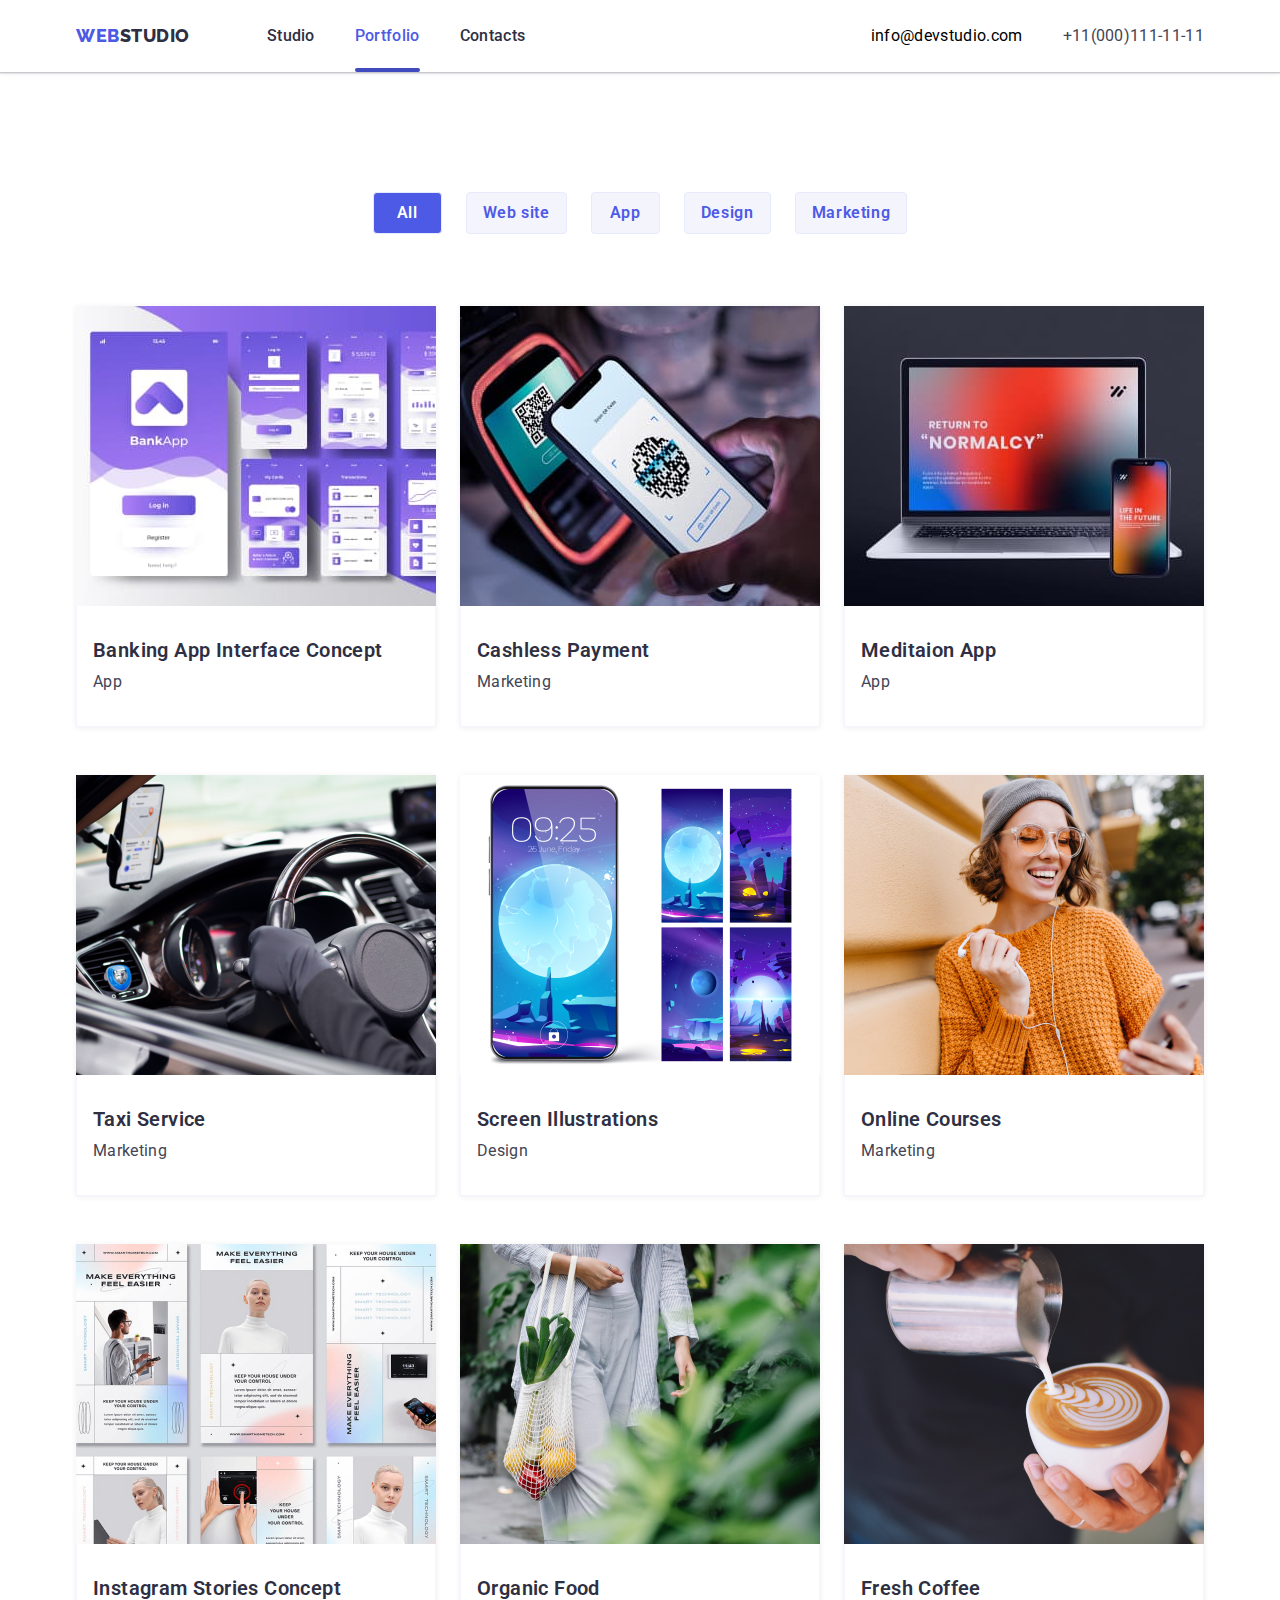
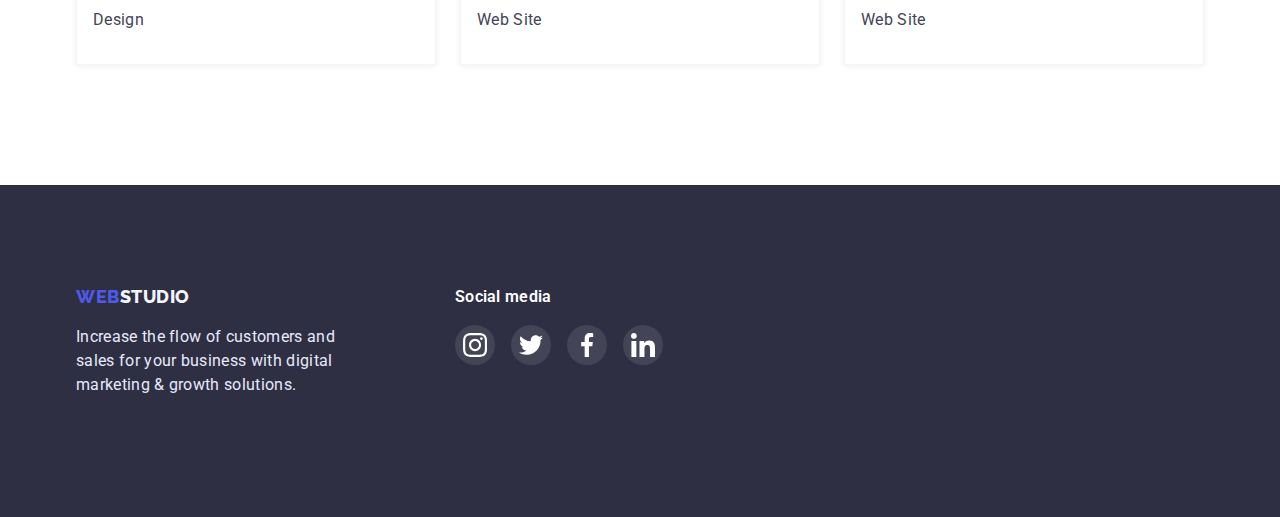
==== portfolio.html @ afdedde6 "1" ====
<!DOCTYPE html>
<html lang="en">

<head>
    <meta charset="UTF-8">
    <meta http-equiv="X-UA-Compatible" content="IE=edge">
    <meta name="viewport" content="width=device-width, initial-scale=1.0">
    <title>Portfolio</title>
    <link rel="preconnect" href="https://fonts.googleapis.com">
    <link rel="preconnect" href="https://fonts.gstatic.com" crossorigin>
    <link href="https://fonts.googleapis.com/css2?family=Raleway:wght@700&family=Roboto:wght@400;500;700;900&display=swap"
        rel="stylesheet">
        <link rel="stylesheet" href="https://cdn.jsdelivr.net/npm/modern-normalize@1.1.0/modern-normalize.min.css">
    <link rel="stylesheet" href="./style/style.css">
</head>

<body>
    <!-- Header -->
    <header class="page-header">
        <div class="container page-header-container">
            <a class="logo link" href="">Web <span class="logo-part">Studio</span> </a>
            <nav class="navigation">
                <ul class="menu">
                    <li class="menu-item list"> <a class="menu-link link" href="./index.html">Studio</a></li>
                    <li class="menu-item list"> <a class="menu-link link active" href="./portfolio.html">Portfolio</a></li>
                    <li class="menu-item list"> <a class="menu-link link" href="">Contacts</a></li>
                </ul>
            </nav>

            <ul class="info list">
                <li class="info-item" >
                    <a class="mail link" href="mailto:info@devstudio.com">info@devstudio.com</a>
                </li>
                <li class="info-item">
                    <a class="phone link" href="tel:+11(000)111-11-11">+11(000)111-11-11</a>
                </li>
            </ul>
        </div>
    </header>

    <main>

        <!-- Jobs -->
        <section class="jobs section">
            <div class="container">
                <ul class="menu-buttons list" >
                    <li class="menu-buttons-item" ><button class="btn-list-all" type="button">All</button></li>
                    <li class="menu-buttons-item" ><button class="btn-list" type="button">Web site</button></li>
                    <li class="menu-buttons-item" ><button class="btn-list" type="button">App</button></li>
                    <li class="menu-buttons-item" ><button class="btn-list" type="button">Design</button></li>
                    <li class="menu-buttons-item" ><button class="btn-list" type="button">Marketing</button></li>
                </ul>
                
                <ul class="jobs-list list" >
                        <li class="jobs-list-item" >
                            <a class="jobs-link link" href="">
                                <div class="jobs-link-overlay">
                                    <img src="./image/Portfolio/Photo_1.jpg" alt="Banking"> 
                                    <p class="overlay">14 Stylish and User-Friendly App Design Concepts · Task Manager App · Calorie Tracker App · Exotic Fruit Ecommerce App · Cloud Storage App</p>
                                </div>
                               
                                <div class="jobs-title">
                                    <h3 class="title" >Banking App Interface Concept</h3>
                                    <p class="text" >App</p>
                                </div>
                            </a>
                        </li>
                   
                    
                        <li class="jobs-list-item">
                            <a class="jobs-link link" href="">
                                <div class="jobs-link-overlay">
                                    <img src="./image/Portfolio/Photo_2.jpg" alt="Marketing">
                                    <p class="overlay">14 Stylish and User-Friendly App Design Concepts · Task Manager App · Calorie Tracker App · Exotic Fruit Ecommerce App · Cloud Storage App</p>
                                </div>
                                    
                                <div class="jobs-title">
                                    <h3 class="title" >Cashless Payment</h3>
                                    <p class="text" >Marketing</p>
                                </div>
                            </a>
                        </li>
                   
            
                        <li class="jobs-list-item">
                            <a class="jobs-link link" href="">
                                <div class="jobs-link-overlay">
                                    <img src="./image/Portfolio/Photo_3.jpg" alt="Meditaion">
                                    <p class="overlay">14 Stylish and User-Friendly App Design Concepts · Task Manager App · Calorie Tracker App · Exotic Fruit Ecommerce App · Cloud Storage App</p>
                                </div>
                                
                                <div class="jobs-title">
                                    <h3 class="title" >Meditaion App</h3>
                                    <p class="text" >App</p>
                                </div>
                            </a>
                        </li>
                   
                    
                    
                        <li class="jobs-list-item">
                            <a class="jobs-link link" href="">
                                <div class="jobs-link-overlay">
                                    <img src="./image/Portfolio/Photo_4.jpg" alt="Meditaion">
                                    <p class="overlay">14 Stylish and User-Friendly App Design Concepts · Task Manager App · Calorie Tracker App · Exotic Fruit Ecommerce App · Cloud Storage App</p>
                                </div>
                                <div class="jobs-title">
                                    <h3 class="title" >Taxi Service</h3>
                                    <p class="text" >Marketing</p>
                                </div>  
                            </a>
                        </li>
                    

                        <li class="jobs-list-item">
                            <a class="jobs-link link" href="">
                                <div class="jobs-link-overlay">
                                    <img src="./image/Portfolio/Photo_5.jpg" alt="Meditaion">
                                    <p class="overlay">14 Stylish and User-Friendly App Design Concepts · Task Manager App · Calorie Tracker App · Exotic Fruit Ecommerce App · Cloud Storage App</p>
                                </div>
                                <div class="jobs-title">
                                        <h3 class="title" >Screen Illustrations</h3>
                                        <p class="text" >Design</p>
                                </div>
                            </a>
                        </li>
                                       
                    
                        <li class="jobs-list-item">
                            <a class="jobs-link link" href="">
                                <div class="jobs-link-overlay">
                                    <img src="./image/Portfolio/Photo_6.jpg" alt="Meditaion">
                                    <p class="overlay">14 Stylish and User-Friendly App Design Concepts · Task Manager App · Calorie Tracker App · Exotic Fruit Ecommerce App · Cloud Storage App</p>
                                </div>
                                <div class="jobs-title">
                                    <h3 class="title" >Online Courses</h3>
                                    <p class="text" >Marketing</p>
                                </div>
                            </a>
                        </li>
                    

                        <li class="jobs-list-item">
                            <a class="jobs-link link" href="">
                                <div class="jobs-link-overlay">
                                    <img src="./image/Portfolio/Photo_7.jpg" alt="Meditaion">
                                    <p class="overlay">14 Stylish and User-Friendly App Design Concepts · Task Manager App · Calorie Tracker App · Exotic Fruit Ecommerce App · Cloud Storage App</p>
                                </div>
                                <div class="jobs-title">
                                    <h3 class="title" >Instagram Stories Concept</h3>
                                    <p class="text" >Design</p>
                                </div>
                            </a>
                        </li>  
            
                    
                        <li class="jobs-list-item">
                            <a class="jobs-link link" href="">
                                <div class="jobs-link-overlay">
                                    <img src="./image/Portfolio/Photo_8.jpg" alt="Meditaion">
                                    <p class="overlay">14 Stylish and User-Friendly App Design Concepts · Task Manager App · Calorie Tracker App · Exotic Fruit Ecommerce App · Cloud Storage App</p>
                                </div>
                                <div class="jobs-title">
                                    <h3 class="title" >Organic Food</h3>
                                    <p class="text" >Web Site</p>
                                </div>
                            </a>
                        </li>
                    
                
                        <li class="jobs-list-item">
                            <a class="jobs-link link" href="">
                                <div class="jobs-link-overlay">
                                    <img src="./image/Portfolio/Photo_9.jpg" alt="Meditaion">
                                    <p class="overlay">14 Stylish and User-Friendly App Design Concepts · Task Manager App · Calorie Tracker App · Exotic Fruit Ecommerce App · Cloud Storage App</p>
                                </div>
                                <div class="jobs-title">
                                    <h3 class="title" >Fresh Coffee</h3>
                                    <p class="text" >Web Site</p>
                                </div>
                            </a>
                    
                        </li>
                </ul>   
            </div>
        </section>    

    </main>
    <!-- Footer -->
    <footer class="footer section">
        <div class="container footer-page" >
            <div class="footer-page-text">
                <a class="logo-footer link" href="">Web<span class="logo-part-studio">Studio</span> </a>
                <p class="footer-text" >Increase the flow of customers and <br> sales for your business with digital <br> marketing & growth solutions.</p>
            </div>
            <div class="footer-page-list">
                <h3 class="footer-text-social">Social media</h3>
                <ul class="footer-list list" >
                    <li>
                        <a class="footer-link-svg" href="">
                            <svg class="team-item-svg" width="24" height="24">
                                <use href="./image/symbol-defs.svg#instagram"></use> 
                            </svg>
                        </a>
                    </li>
                    <li>
                        <a class="footer-link-svg" href="">
                            <svg class="team-item-svg" width="24" height="24">
                                <use href="./image/symbol-defs.svg#twitter"></use> 
                            </svg>
                        </a>
                    </li>
                    <li>
                        <a class="footer-link-svg" href="">
                            <svg class="team-item-svg" width="24" height="24">
                                <use href="./image/symbol-defs.svg#facebook"></use> 
                            </svg>
                        </a>
                    </li>
                    <li>
                        <a class="footer-link-svg" href="">
                            <svg class="team-item-svg" width="24" height="24">
                                <use href="./image/symbol-defs.svg#linkedin"></use> 
                            </svg>
                        </a>
                    </li>
                </ul>
            </div>
        </div> 
    </footer>
</body>
    
</html>
---- style/style.css ----
:root   {
    --accent-color:#4D5AE5;
    --primary-font: 'Roboto';
    --secondary-font: 'Raleway';
    --primary-text-color: #2E2F42;
    --secondary-text-color:#434455;
    --transition: 250ms cubic-bezier(0.4, 0, 0.2, 1);
}
body {
    font-family: 'Roboto', sans-serif;
    
}
h1,h2,h3,h4,p   {
   margin-top: 0;
   margin-bottom: 0;
}
ul,li{
    margin-top: 0;
    margin-bottom: 0;
    padding-left: 0;
}
img {
    display: block;
}
.list   {
    list-style: none;
}
.link   {
    text-decoration: none;
}
.container {
    width: 1158px;
    margin-left: auto;
    margin-right: auto;
    padding-left: 15px;
    padding-right: 15px;
}
.title {
    font-family:var(--primary-font);
    font-weight: 600;
    font-size: 20px;
    line-height: 24px;
    letter-spacing: 0.02em;
    color: var(--primary-text-color);
    margin-bottom: 8px;
}
.btn {
    transition: background-color var(--transition), color var(--transition);
    min-width: 170px;
    padding: 16px 32px;
    border-radius: 4px;
    border-color: var(--accent-color);
    color: #FFFFFF;
    background:var(--accent-color);
    cursor: pointer;
    font-family: var(--primary-font);
}
.btn:hover,
.btn:focus {
color: #FFFFFF;
background: #404BBF;
box-shadow: 0px 4px 4px rgba(0, 0, 0, 0.15);
border-radius: 4px;
}
.section {
    padding-top: 120px;
    padding-bottom: 120px;
}
/* __________Studio_________ */

/* =======HEADER======== */
.header {

}
.page-header {
    background-color: #FFFFFF;
    padding-top: 24px;
    padding-bottom: 24px;
    box-shadow: 0px 2px 1px rgba(46, 47, 66, 0.08), 0px 1px 1px rgba(46, 47, 66, 0.16), 0px 1px 6px rgba(46, 47, 66, 0.08);
}
.page-header-container {
    display: flex;
    align-items: center;
}
.logo {
    transition: color var(--transition);
    margin-right: 77px;
    font-family:var(--secondary-font);
    font-weight: 800;
    font-size: 18px;
    line-height: 1.33;
    display: flex;
    align-items: center;
    letter-spacing: 0.03em;
    text-transform: uppercase;
    color: var(--accent-color);
}
.logo:hover,
.logo:focus {
    color: #2E2F42;
}
.logo-part {
    transition: color var(--transition);
    font-family: var(--secondary-font);
    font-weight: 800;
    font-size: 18px;
    line-height: 1.33;
    display: flex;
    align-items: center;
    letter-spacing: 0.03em;
    text-transform: uppercase;
    color: var(--primary-text-color);
}
.logo-part:hover,
.logo-part:focus {
    color: var(--accent-color);
}
.navigation {
    display: flex;
    align-items: center;
}
.menu {
    display: flex;
    align-items: center;
}
.menu-item:not(:last-child) {
    margin-right: 40px;
}
.menu-item {
    
}
.menu-link {
    position: relative;
    transition: color var(--transition);
    font-family: var(--primary-font);
    font-weight: 500;
    font-size: 16px;
    line-height: 1.5;
    letter-spacing: 0.02em;
    color:var(--primary-text-color);
}
.menu-link:hover,
.menu-link:focus    {
    color: var(--accent-color);
}
.menu-link.active   {
    color: var(--accent-color);
}
.menu-link.active::after {
    content: '';
    position: absolute;
    display: block;
    top: 42px;
    width: 100%;
    height: 4px;
    background: #404BBF;
    border-radius: 2px;
}
.info {
    margin-left: auto;
    display: flex;
    align-items: center;
}
.info-item {
    
}
.mail {
    transition: color var(--transition);
    margin-right: 40px;
    font-family:var(--primary-font);
    font-weight: 400;
    font-size: 16px;
    line-height: 1.5;
    letter-spacing: 0.02em;
    color: var(--secondary-font);
}
.mail:hover,
.mail:focus{
    color: var(--accent-color);
}
.phone {
    transition: color var(--transition);
    font-family:var(--primary-font);
    font-weight: 400;
    font-size: 16px;
    line-height: 1.5;
    letter-spacing: 0.02em;
    color: var(--secondary-text-color);
 }
.phone:hover,
.phone:focus {
    color: var(--accent-color);
}
/* =======HEADER======== */

/* =========HERO=========== */


.hero {
    padding-top: 192px;
    padding-bottom: 192px;
    text-align: center;
    background: #2E2F42;
}
.hero-title {
    margin-left: auto;
    margin-right: auto;
    max-width: 500px;
    margin-bottom: 48px;
    font-family: var(--primary-font);
    font-weight: 600;
    font-size: 56px;
    line-height: 1.07;
    letter-spacing: 0.02em;
    color: #FFFFFF;
}
.hero-box {
    background-image: linear-gradient(to right, rgba(46, 47, 66, 0.7) , rgba(46, 47, 66, 0.7)),url(../image/people-office\ 1.jpg);
    background-size: cover;
    background-position: center;
    max-width: 1440px;
    height: 600px;
    margin-left: auto;
    margin-right: auto;
}
/* =========HERO=========== */

/* =========BENEFITS========= */

.benefits {
    background: #FFFFFF;
    padding-bottom: 0;
}
.icon {
    width: 264px;
    height: 112px;
    background: #F4F4FD;
    border-radius: 4px;
    padding: 24px 100px;
    margin-bottom: 8px;
}
.icon-items {
    width: 64px;
    height: 64px;
}
.text {
    font-family: 'Roboto';
    font-style: normal;
    font-weight: 400;
    font-size: 16px;
    line-height: 24px;
    letter-spacing: 0.02em;
    color: #434455;
}
.title-benefits {
    font-family: 'Roboto';
    font-style: normal;
    font-weight: 600;
    font-size: 20px;
    line-height: 24px;
    letter-spacing: 0.02em;
    color: #2E2F42;
    margin-bottom: 8px;
}
.benefits-list {
    display: flex;
    gap: 24px;
}

.benefits-item {

}
/* =========BENEFITS========= */

/* ==========SERVICES========== */
.services {
    background: #FFFFFF;
}
.services-title {
    margin-bottom: 72px;
    font-family: var(--primary-font);
    font-weight: 600;
    font-size: 36px;
    line-height: 1.11;
    text-align: center;
    letter-spacing: 0.02em;
    text-transform: capitalize;
    color: var(--primary-text-color);
}
.services-list {
    display: flex;
    justify-content: center;
    align-items: center;
    flex-basis: calc((100%-48px)/3);
}
.services-img:not(:last-child) {
    margin-right: 24px;
}
.services-img {
    border: 1px solid #E7E9FC;
}

/* ==========SERVICES========== */

/* ============TEAM============ */

.team {
    background: #F4F4FD;
}
.team-title {
    margin-bottom: 72px;
    font-family: var(--primary-font);
    font-weight: 600;
    font-size: 36px;
    line-height: 1.11;
    text-align: center;
    letter-spacing: 0.02em;
    text-transform: capitalize;
    color:var(--primary-text-color);
}
.team-link-svg {
    transition:background-color var(--transition);
    background: var(--accent-color);
    border-radius: 50%;
    display:flex;
    justify-content: center;
    align-items: center;
    width: 40px;
    height: 40px;
}
.team-link-svg:hover,
.team-link-svg:focus{
    background: #404BBF;
}
.team-item-svg  {
    fill: #FFFFFF;
}
.team-list-svg {
    display: flex;
    justify-content: center;
    align-items: center;
    gap: 24px;
    margin-top: 8px;
}
.team-list {
    display: flex;
    justify-content: center;
    flex-basis: calc((100%-48px)/4);
}
.team-item:not(:last-child) {
    margin-right: 24px;
}
.team-item {
   
}
.team-text {

}
.team-card {
    background-color: #FFFFFF;
    padding: 32px 16px;
    box-shadow: 0px 1px 6px rgba(46, 47, 66, 0.08), 0px 1px 1px rgba(46, 47, 66, 0.16), 0px 2px 1px rgba(46, 47, 66, 0.08);
    border-radius: 0px 0px 4px 4px;
    text-align: center;
}
.title-team {
    margin-bottom: 8px;
}
/* ============TEAM============ */

/* =========CUSTOMERS============== */
.customers-list {
    display: flex;
    gap: 24px;
    justify-content: center;
    align-items: center;
    margin-top: 72px;
}
.customers-link {
    transition: fill var(--transition),border var(--transition);
    display: flex;
    justify-content: center;
    align-items: center;
    width:100%;
    height:100%;
    fill: #8E8F99;
    border: 1px solid #8E8F99;
    border-radius: 4px;
}
.customers-link:hover,
.customers-link:focus {
    fill: var(--accent-color);
    border: 1px solid var(--accent-color);
    border-radius: 4px;
}
.customers-list-svg {
    width: 168px;
    height: 88px;
}
.customers-item-svg {
    width: 104px;
    height: 56px; 
}

/* =========CUSTOMERS============== */
    
/* ==========JOBS========== */

.list-buttons {
    background-color: #FFFFFF;
}
.btn-list-all {
    padding: 8px 16px;
    min-width: 69px;
    border: 1px solid #E7E9FC;
    border-radius: 4px;
    background: var(--accent-color);
    color: #FFFFFF;
    font-family: 'Roboto';
    font-style: normal;
    font-weight: 600;
    font-size: 16px;
    line-height: 24px;
    text-align: center;
    letter-spacing: 0.04em;
    cursor: pointer;
}
.menu-buttons-item:not(:last-child)  {
    margin-right: 24px;
}
.btn-list {
    transition: background-color var(--transition), color var(--transition),box-shadow var(--transition),border var(--transition);
    padding: 8px 16px;
    min-width: 69px;
    border: 1px solid #E7E9FC;
    border-radius: 4px;
    background: #F4F4FD;
    font-family: 'Roboto';
    font-style: normal;
    font-weight: 600;
    font-size: 16px;
    line-height: 24px;
    text-align: center;
    letter-spacing: 0.04em;
    color: var(--accent-color);
    cursor: pointer;
}
.btn-list:hover,
.btn-list:focus {
    background-color: var(--accent-color);
    color: #FFFFFF;
    box-shadow: 0px 1px 6px rgba(46, 47, 66, 0.08), 0px 1px 1px rgba(46, 47, 66, 0.16), 0px 2px 1px rgba(46, 47, 66, 0.08);
    border: 1px solid var(--accent-color);
}
.menu-buttons {
    display: flex;
    align-items: center;
    justify-content: center;
    margin-bottom: 72px;
}
.menu-buttons-item {

}
.jobs-link  {
    display: block;
}
.jobs-link:hover,
.jobs-link:focus{
    box-shadow: 0px 1px 6px rgba(46, 47, 66, 0.08), 0px 1px 1px rgba(46, 47, 66, 0.16), 0px 2px 1px rgba(46, 47, 66, 0.08);
}
.jobs-link-overlay {
    position: relative;
    overflow: hidden;
}
.overlay {
    position: absolute;
    transform: translate(0,100%);
    top: 0;
    left: 0;
    width: 100%;
    height: 100%;
    transition: transform 250ms cubic-bezier(0.4, 0, 0.2, 1);
    padding: 40px 32px 164px;
    font-family: 'Roboto';
    font-style: normal;
    font-weight: 400;
    font-size: 16px;
    line-height: 24px;
    letter-spacing: 0.02em;
    color: #F4F4FD;
    background: var(--accent-color);
}
.jobs-list-item:hover   .overlay   {
    transform: translate(0,0);
}
.jobs-link:focus    .overlay{
    transform: translate(0,0);
}
.jobs-list {
    display: flex;
    flex-wrap: wrap;
    align-items: center;
    column-gap: 24px;
    row-gap: 48px;
}
.jobs-list-item {
    box-shadow: 0px 1px 6px rgba(46, 47, 66, 0.08); 
}
.jobs-title {
    background-color: #FFFFFF;
    border: 0.5px solid #F4F4FD;
    border-top: transparent;
    padding-top: 32px;
    padding-bottom: 32px;
    padding-left: 16px;
}   

/* ==========JOBS========== */


/* ==============FOOTER=============== */

.footer {
    padding-top: 100px;
    background: #2E2F42;
}
.footer-page {
    display: flex;
    justify-content: ;
    align-items: flex-start;
}
.footer-page-text {
    margin-right: 120px;
}
.footer-list {
    display: flex;
    align-items: center;
    gap: 16px;
    margin-top: 16px;
}
.footer-link-svg {
    transition: background-color var(--transition);
    background: rgba(255, 255, 255, 0.1);
    border-radius: 50%;
    display:flex;
    justify-content: center;
    align-items: center;
    width: 40px;
    height: 40px;   
}
.footer-link-svg:hover,
.footer-link-svg:focus {
    background-color: #31D0AA;
}
.footer-text {
    color: #FFFFFF;
    font-family: 'Roboto';
    font-style: normal;
    font-weight: 400;
    font-size: 16px;
    line-height: 24px;
    letter-spacing: 0.02em;
    color: #E7E9FC;
}
.footer-text-social {
    font-family: 'Roboto';
    font-style: normal;
    font-weight: 600;
    font-size: 16px;
    line-height: 24px;
    letter-spacing: 0.02em;
    color: #FFFFFF;
}
.logo-footer {
    transition: color var(--transition);
    display: block;
    margin-bottom: 16px;
    font-family: var(--secondary-font);
    font-weight: 800;
    font-size: 18px;
    line-height: 1.33;
    letter-spacing: 0.03em;
    text-transform: uppercase;
    color: var(--accent-color);
}
.logo-footer:hover,
.logo-footer:focus {
    color: #F4F4FD;
}
.logo-part {
    font-family: var(--secondary-font);
    font-weight: 800;
    font-size: 18px;
    line-height: 1.33;
    letter-spacing: 0.03em;
    text-transform: uppercase;
    color: var(--primary-text-color);
}
.logo-part-studio {
    transition: color var(--transition);
    color: #F4F4FD;
    font-family: 'Raleway';
    font-style: normal;
    font-weight: 800;
    font-size: 18px;
    line-height: 21px;
    letter-spacing: 0.03em;
    text-transform: uppercase;
}

.logo-part-studio:hover,
.logo-part-studio:focus {
    color: var(--accent-color);
}
/* ==============FOOTER=============== */

/* ==============MODAL=============== */
.backdrop {
    position: fixed;
    z-index: 100;
    top: 0;
    left: 0;
    width: 100%;
    height: 100%;
    background: rgba(46, 47, 66, 0.4);
    transition: opacity var(--transition), visibility var(--transition);
}
.backdrop.is-hidden {
    opacity: 0;
    visibility: hidden;
    pointer-events: none;
}
.modal {
    position: absolute;
    top: 50%;
    left: 50%;
    transform: translate(-50%,-50%);
    width: 408px;
    height: 576px;
    background: #FCFCFC;
}
.modal-btn {
    transition: background-color var(--transition), fill var(--transition);
    position: absolute;
    top: 24px;
    right: 24px;
    display: flex;
    justify-content: center;
    align-items: center;
    width: 24px;
    height: 24px;
    padding: 0;
    background: #E7E9FC;
    border: 1px solid rgba(0, 0, 0, 0.1);
    border-radius: 50%;
    cursor: pointer;
}
.modal-close {
    transition: fill var(--transition);    
}
.modal-btn:hover,
.modal-btn:focus{
    background: #404BBF;
}
.modal-btn:hover .modal-close,
.modal-btn:focus .modal-close {
    fill:  #FFFFFF;
}
/* ==============MODAL=============== */
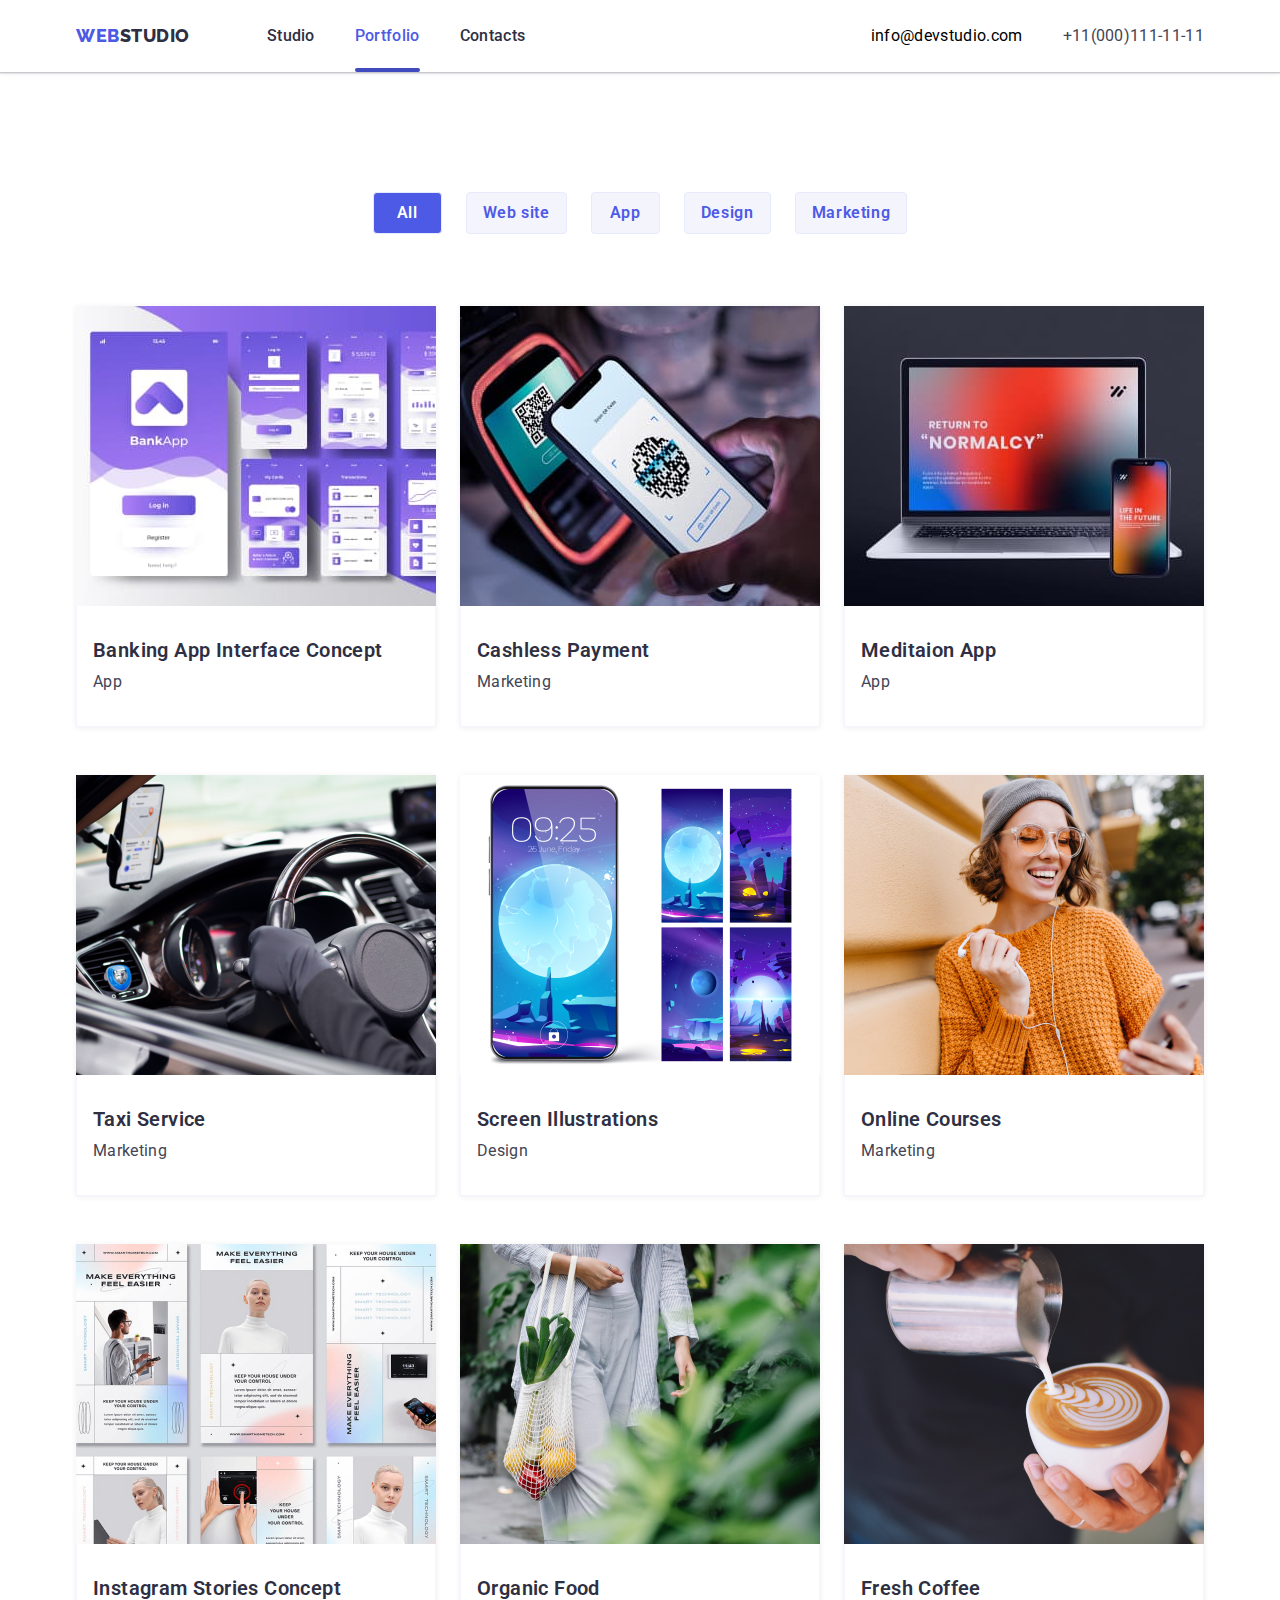
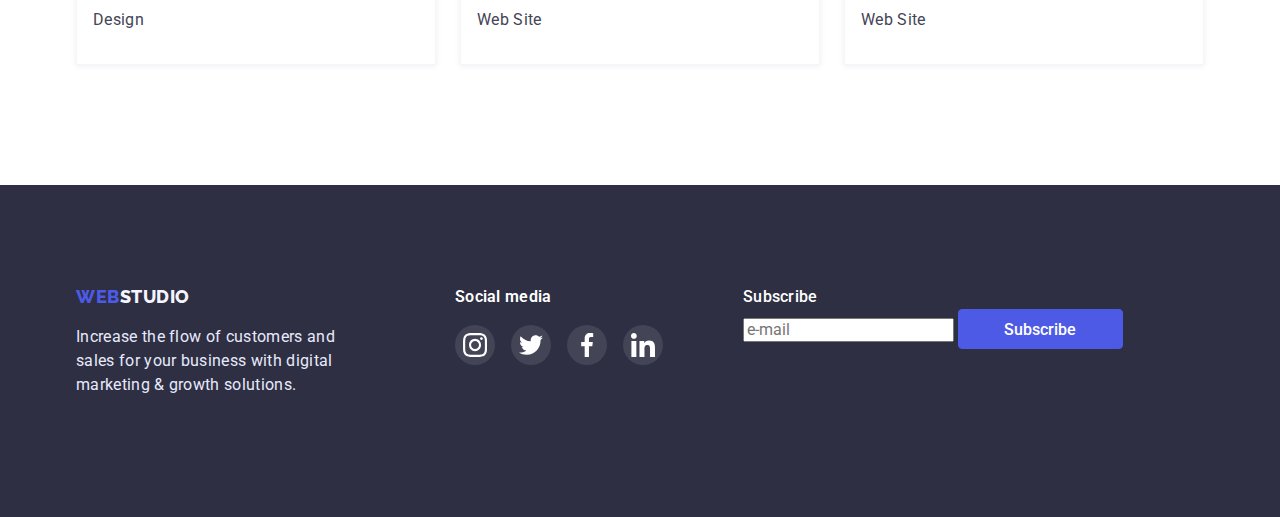
==== commit 60e84446: "2" ====
--- a/portfolio.html
+++ b/portfolio.html
@@ -226,7 +226,16 @@
                     </li>
                 </ul>
             </div>
-        </div> 
+            <div class="footer-form">
+                <h3 class="text-subscribe">Subscribe</h3>
+                <form class="form-subscribe" name="form_subscribe">
+                    <label for="">
+                        <input type="email" name="user_male" placeholder="e-mail">
+                    </label>
+                    <button class="subscribe-btn"  type="submit">Subscribe</button>
+                </form> 
+            </div> 
+        </div>
     </footer>
 </body>
     
--- a/style/style.css
+++ b/style/style.css
@@ -608,11 +608,41 @@
     letter-spacing: 0.03em;
     text-transform: uppercase;
 }
-
 .logo-part-studio:hover,
 .logo-part-studio:focus {
     color: var(--accent-color);
 }
+.footer-form    {
+    margin-left: 80px;
+}
+.text-subscribe {
+    font-family: 'Roboto';
+    font-style: normal;
+    font-weight: 500;
+    font-size: 16px;
+    line-height: 24px;
+    letter-spacing: 0.02em;
+    color: #FFFFFF;
+}
+.form-subscribe {
+   
+}
+    
+.subscribe-btn  {
+    padding: 8px 24px;
+    width: 165px;
+    height: 40px;
+    font-family: 'Roboto';
+    font-style: normal;
+    font-weight: 500;
+    font-size: 16px;
+    line-height: 24px;
+    background: #4D5AE5;
+    border-radius: 4px;
+    color: #FFFFFF;
+    border:1px solid #4D5AE5;
+} 
+
 /* ==============FOOTER=============== */
 
 /* ==============MODAL=============== */
@@ -632,6 +662,7 @@
     pointer-events: none;
 }
 .modal {
+    padding: 72px 24px 24px;
     position: absolute;
     top: 50%;
     left: 50%;
@@ -667,4 +698,87 @@
 .modal-btn:focus .modal-close {
     fill:  #FFFFFF;
 }
-/* ==============MODAL=============== */+/* ==============MODAL=============== */
+
+/* ==============MODAL FORM======== */
+.modal-list {
+    display: flex;
+    flex-direction: column; 
+}
+.modal-item-input {
+    width: 100%;
+    padding-left: 38px;
+    border: 1px solid rgba(33, 33, 33, 0.2);
+    border-radius: 4px;
+    transition: border-color var(--transition);
+}
+.modal-item-input:focus {
+    outline: none;
+   border-color: var(--accent-color);
+}
+.modal-item-input:focus+.modal-item-svg {
+    fill: var(--accent-color);
+}
+.modal-btn-send {
+    width: 169px;
+    height: 56px;
+   
+}
+.modal-item-text    {
+    display: block;
+    margin-bottom: 4px;
+    font-family: 'Roboto';
+    font-style: normal;
+    font-weight: 400;
+    font-size: 12px;
+    line-height: 16px;
+    letter-spacing: 0.04em;
+    color: #8E8F99;
+}
+.modal-item{
+    margin-bottom: 8px;
+}
+.modal-item-chek::before {
+    content:'' ;
+    display: block;
+    width: 16px;
+    height: 16px;
+    border: 1.25px solid #2E2F42;
+    border-radius: 2px;
+    cursor: pointer;
+}
+
+.modal-item-svg {
+    position: absolute;
+    top: 50%;
+    left: 16px;
+    transform: translate(0,-50%);
+    background:var(--accent-color);
+    transition: fill var(--transition)
+}
+.modal-item-box {
+    position: relative;
+}
+.modal-item-textarea    {
+    padding: 10px 15px;
+    resize: none;
+    width: 100%;
+    height: 120px;
+    border: 1px solid rgba(33, 33, 33, 0.2);
+    border-radius: 4px;
+    outline: none;
+    transition: border-color var(--transition);
+}
+.modal-item-textarea::placeholder   {
+    font-family: 'Roboto';
+    font-style: normal;
+    font-weight: 400;
+    font-size: 12px;
+    line-height: 16px;
+    letter-spacing: 0.04em;
+    color: rgba(117, 117, 117, 0.5);
+}
+
+.modal-item-textarea:focus    {
+    border-color: var(--accent-color);
+} 
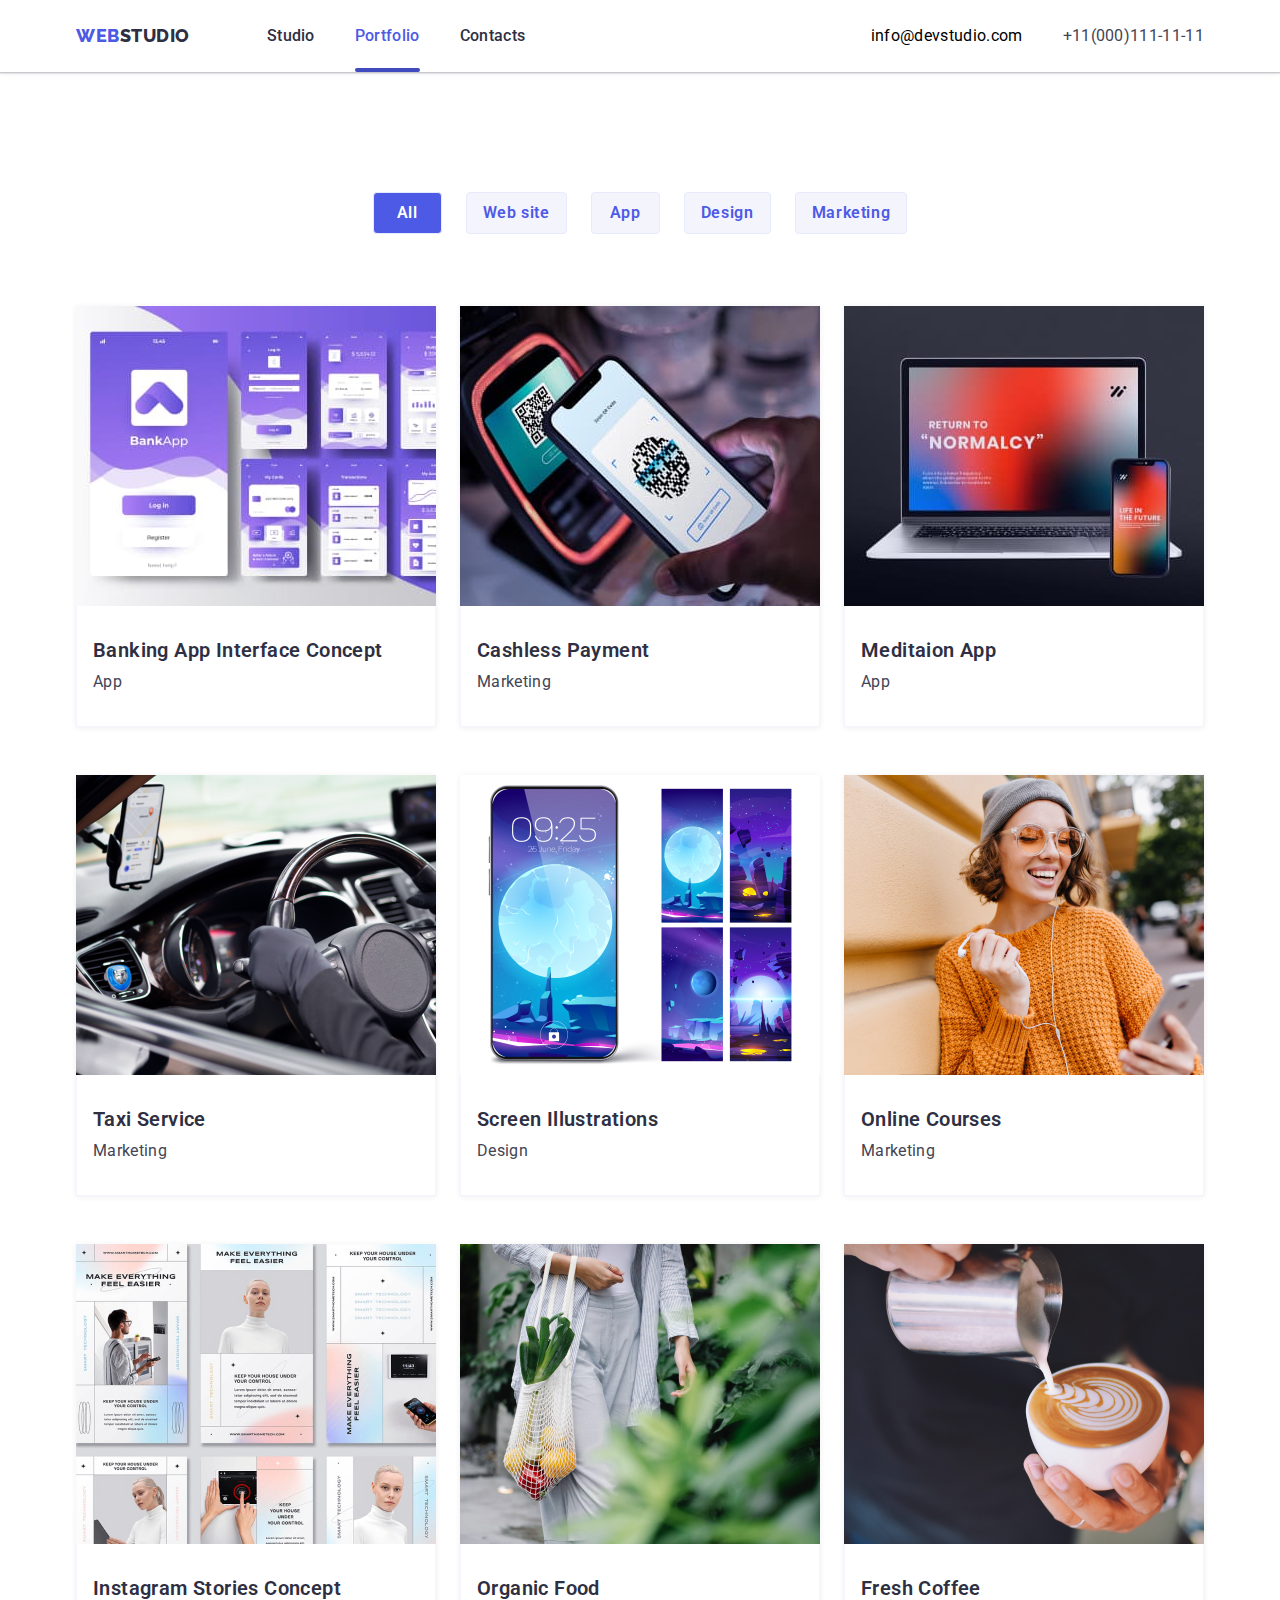
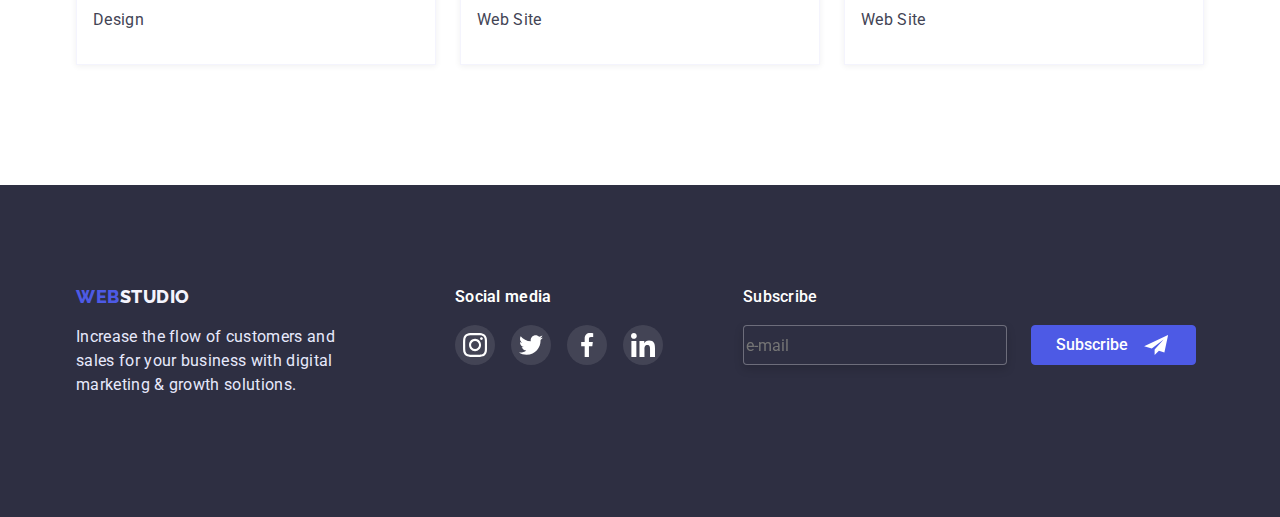
==== commit e5e20dae: "add" ====
--- a/portfolio.html
+++ b/portfolio.html
@@ -229,12 +229,17 @@
             <div class="footer-form">
                 <h3 class="text-subscribe">Subscribe</h3>
                 <form class="form-subscribe" name="form_subscribe">
-                    <label for="">
-                        <input type="email" name="user_male" placeholder="e-mail">
+                    <label class="form-subscribe-item" for="">
+                        <input class="form-subscribe-input" type="email" name="user_male" placeholder="e-mail">
                     </label>
-                    <button class="subscribe-btn"  type="submit">Subscribe</button>
+                        <button class="subscribe-btn"  type="submit">Subscribe
+                            <svg class="team-item-svg" width="24" height="20">
+                                <use href="./image/symbol-defs.svg#send"></use> 
+                            </svg>
+                        </button>
+                    </label>
                 </form> 
-            </div> 
+            </div>  
         </div>
     </footer>
 </body>
--- a/style/style.css
+++ b/style/style.css
@@ -615,8 +615,9 @@
 .footer-form    {
     margin-left: 80px;
 }
-.text-subscribe {
-    font-family: 'Roboto';
+.text-subscribe { 
+    margin-bottom: 16px;
+    font-family:var(--primary-font);
     font-style: normal;
     font-weight: 500;
     font-size: 16px;
@@ -625,10 +626,17 @@
     color: #FFFFFF;
 }
 .form-subscribe {
-   
+   display: flex;
+}
+.form-subscribe-item    {
+    margin-right: 24px;
 }
     
 .subscribe-btn  {
+    display: flex;
+    gap: 16px;
+    justify-items: center;
+    align-items: center;
     padding: 8px 24px;
     width: 165px;
     height: 40px;
@@ -641,7 +649,18 @@
     border-radius: 4px;
     color: #FFFFFF;
     border:1px solid #4D5AE5;
+    cursor: pointer;
+    color: #FFFFFF;
 } 
+.form-subscribe-input {
+    width: 264px;
+    height: 40px;
+    border: 1px solid rgba(255, 255, 255, 0.3);
+    filter: drop-shadow(0px 4px 4px rgba(0, 0, 0, 0.15));
+    border-radius: 4px;
+    background:#2E2F42;
+    color: #FFFFFF;
+}
 
 /* ==============FOOTER=============== */
 
@@ -701,11 +720,24 @@
 /* ==============MODAL=============== */
 
 /* ==============MODAL FORM======== */
+.form-text  {
+    font-family: var(--primary-font);
+    font-style: normal;
+    font-weight: 500;
+    font-size: 16px;
+    line-height: 24px;
+    text-align: center;
+    letter-spacing: 0.02em;
+    color: #2E2F42;
+    margin-bottom: 14px;
+}
+
 .modal-list {
     display: flex;
     flex-direction: column; 
 }
 .modal-item-input {
+    margin-bottom: 8px;
     width: 100%;
     padding-left: 38px;
     border: 1px solid rgba(33, 33, 33, 0.2);
@@ -714,20 +746,32 @@
 }
 .modal-item-input:focus {
     outline: none;
-   border-color: var(--accent-color);
+    border-color: var(--accent-color);
+    color: fill var(--accent-color);
 }
 .modal-item-input:focus+.modal-item-svg {
     fill: var(--accent-color);
 }
 .modal-btn-send {
+    color: #FFFFFF;
+    background: var(--accent-color);
+    box-shadow: 0px 4px 4px rgba(0, 0, 0, 0.15);
+    border-radius: 4px;
     width: 169px;
     height: 56px;
-   
+    align-self: center;
+    border-color: var(--accent-color);
+    cursor: pointer;
+    transition: background-color var(--transition);
+}
+.modal-btn-send:hover,
+.modal-btn-send:focus{
+    background: #404BBF;
 }
 .modal-item-text    {
     display: block;
     margin-bottom: 4px;
-    font-family: 'Roboto';
+    font-family:var(--primary-font);
     font-style: normal;
     font-weight: 400;
     font-size: 12px;
@@ -738,7 +782,7 @@
 .modal-item{
     margin-bottom: 8px;
 }
-.modal-item-chek::before {
+.modal-policy::before {
     content:'' ;
     display: block;
     width: 16px;
@@ -746,14 +790,24 @@
     border: 1.25px solid #2E2F42;
     border-radius: 2px;
     cursor: pointer;
-}
-
+    margin-right: 8px;
+    background-image: url(../image/chek.svg);
+    background-repeat: no-repeat;
+    background-position: center;
+    transition: background-color var(--transition),border-color var(--transition)
+}
+.modal-item-chek:checked + .modal-policy::before {
+    background-color: var(--accent-color);
+}
+.modal-item-chek:focus + .modal-policy::before {
+    background-color: #404BBF;
+    border: 1.25px solid #404BBF;
+}
 .modal-item-svg {
     position: absolute;
     top: 50%;
     left: 16px;
     transform: translate(0,-50%);
-    background:var(--accent-color);
     transition: fill var(--transition)
 }
 .modal-item-box {
@@ -768,17 +822,39 @@
     border-radius: 4px;
     outline: none;
     transition: border-color var(--transition);
+    margin-bottom: 13px;
 }
 .modal-item-textarea::placeholder   {
-    font-family: 'Roboto';
+    font-family:var(--primary-font);
     font-style: normal;
     font-weight: 400;
     font-size: 12px;
     line-height: 16px;
     letter-spacing: 0.04em;
     color: rgba(117, 117, 117, 0.5);
+    transition: border-color var(--transition);
 }
 
 .modal-item-textarea:focus    {
     border-color: var(--accent-color);
 } 
+.modal-policy   {
+    margin-bottom: 24px;
+    display: flex;
+    font-family:var(--primary-font);
+    font-style: normal;
+    font-weight: 400;
+    font-size: 12px;
+    line-height: 16px;
+    letter-spacing: 0.04em;
+    color: #757575;
+}
+.modal-item-chek {
+    width: 16px;
+    height: 16px;
+    left: 20px;
+    top: 20px;
+    border: 1.25px solid #2E2F42;
+    border-radius: 2px;
+}
+
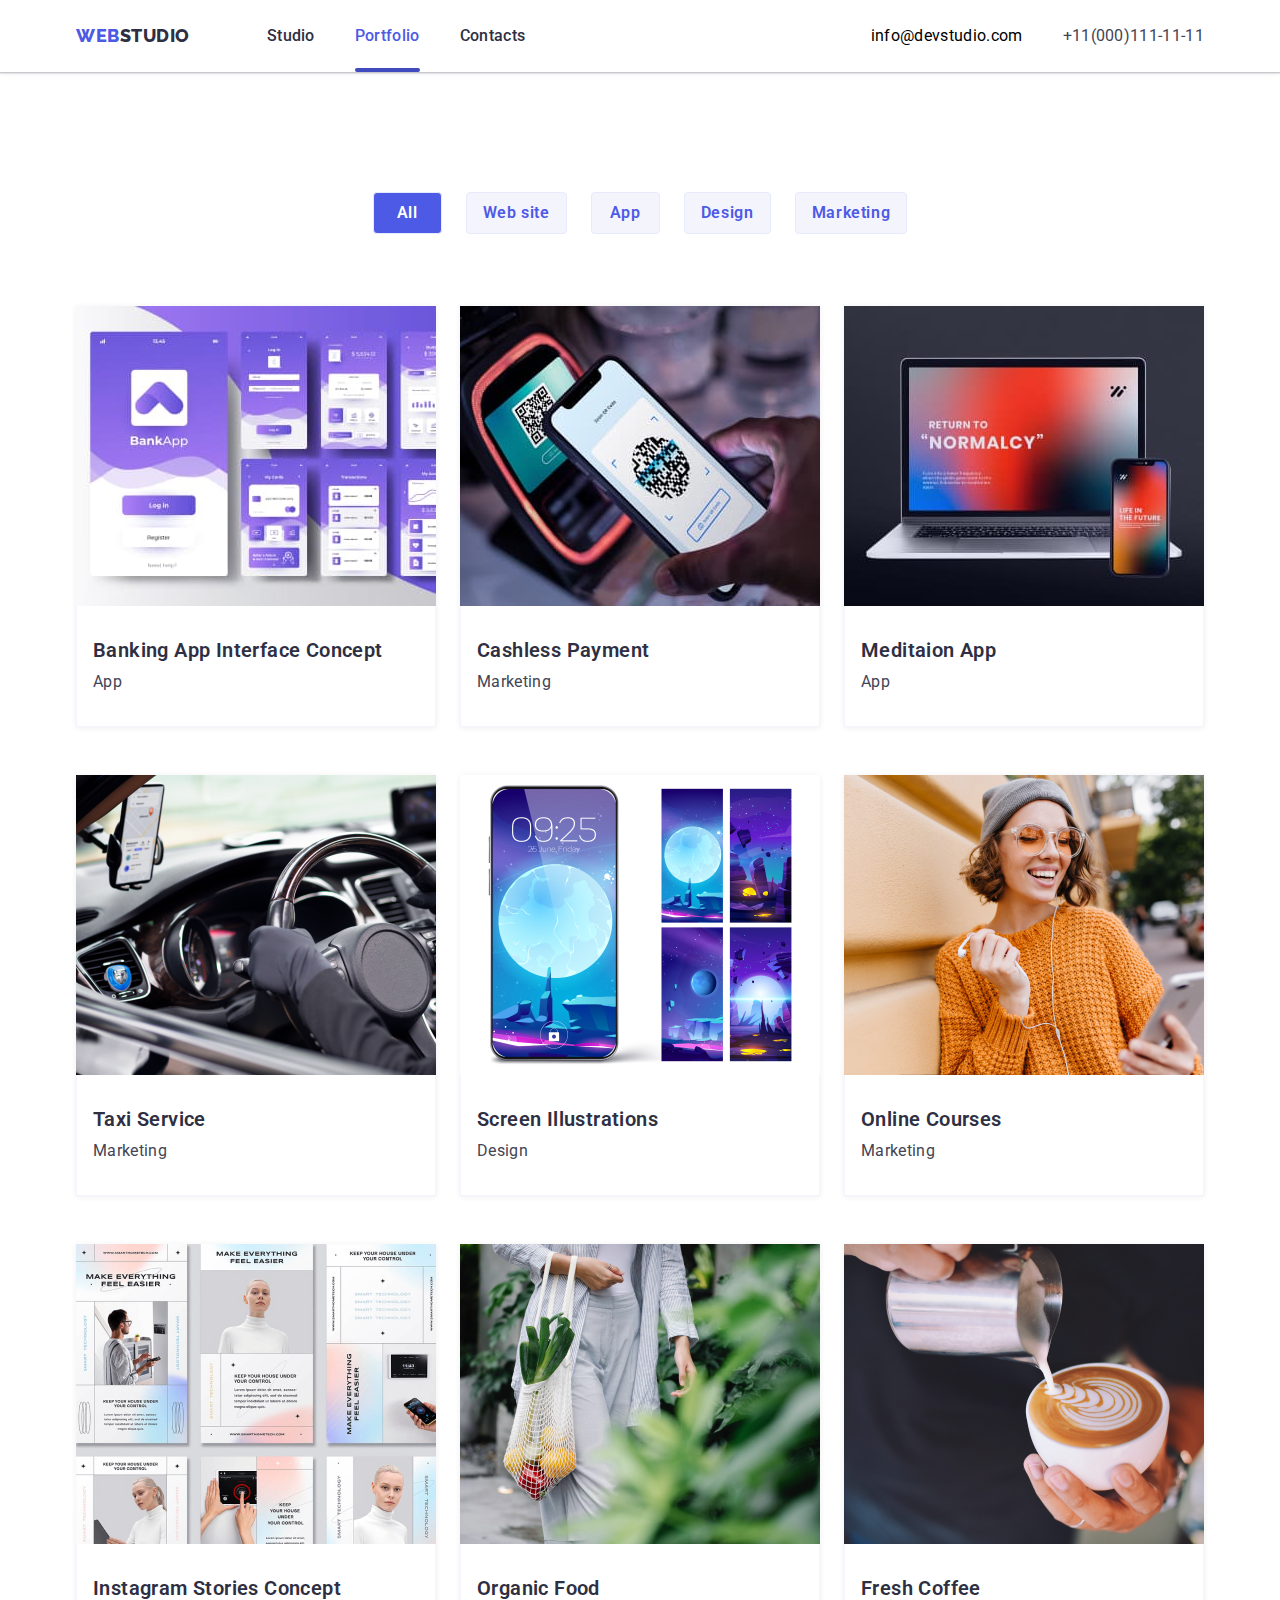
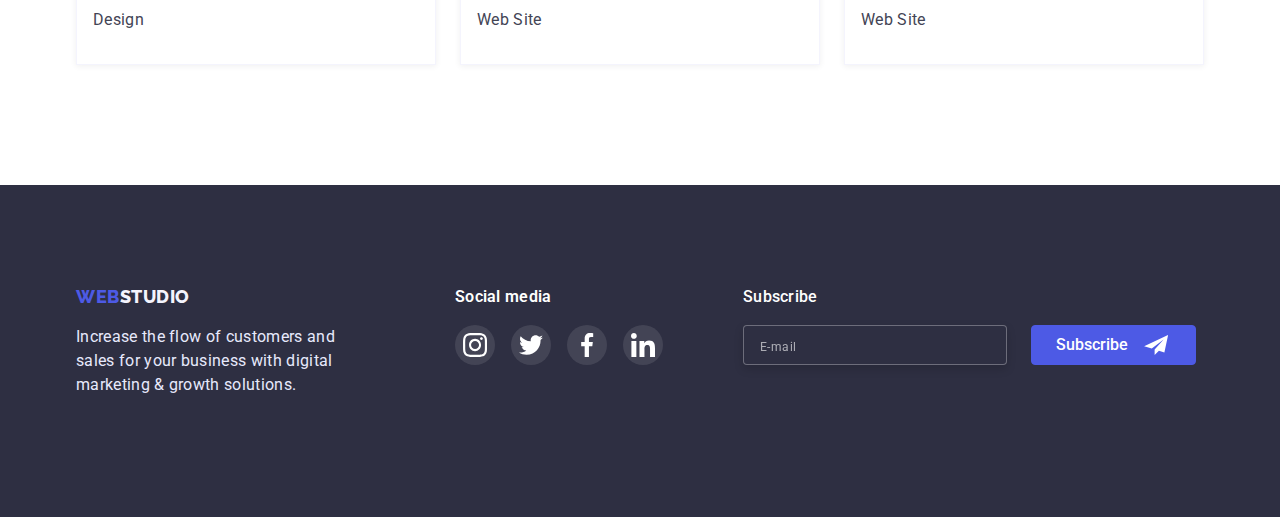
==== commit 79fcfa76: "111" ====
--- a/portfolio.html
+++ b/portfolio.html
@@ -230,7 +230,7 @@
                 <h3 class="text-subscribe">Subscribe</h3>
                 <form class="form-subscribe" name="form_subscribe">
                     <label class="form-subscribe-item" for="">
-                        <input class="form-subscribe-input" type="email" name="user_male" placeholder="e-mail">
+                        <input class="form-subscribe-input" type="email" name="user_male" placeholder="E-mail">
                     </label>
                         <button class="subscribe-btn"  type="submit">Subscribe
                             <svg class="team-item-svg" width="24" height="20">
--- a/style/style.css
+++ b/style/style.css
@@ -660,7 +660,18 @@
     border-radius: 4px;
     background:#2E2F42;
     color: #FFFFFF;
-}
+    padding-left: 16px;
+}
+.form-subscribe-input::placeholder  {
+    font-family: var(--primary-font);
+    font-style: normal;
+    font-weight: 400;
+    font-size: 12px;
+    line-height: 24px;
+    letter-spacing: 0.04em;
+    color: rgba(255, 255, 255, 0.6);
+}
+
 
 /* ==============FOOTER=============== */
 
@@ -739,6 +750,7 @@
 .modal-item-input {
     margin-bottom: 8px;
     width: 100%;
+    height: 40px;
     padding-left: 38px;
     border: 1px solid rgba(33, 33, 33, 0.2);
     border-radius: 4px;
@@ -778,9 +790,6 @@
     line-height: 16px;
     letter-spacing: 0.04em;
     color: #8E8F99;
-}
-.modal-item{
-    margin-bottom: 8px;
 }
 .modal-policy::before {
     content:'' ;
@@ -794,10 +803,11 @@
     background-image: url(../image/chek.svg);
     background-repeat: no-repeat;
     background-position: center;
-    transition: background-color var(--transition),border-color var(--transition)
+    transition: background-color var(--transition),border-color var(--transition);
 }
 .modal-item-chek:checked + .modal-policy::before {
     background-color: var(--accent-color);
+    border: 1.25px solid #404BBF;
 }
 .modal-item-chek:focus + .modal-policy::before {
     background-color: #404BBF;
@@ -832,7 +842,6 @@
     line-height: 16px;
     letter-spacing: 0.04em;
     color: rgba(117, 117, 117, 0.5);
-    transition: border-color var(--transition);
 }
 
 .modal-item-textarea:focus    {
@@ -857,4 +866,7 @@
     border: 1.25px solid #2E2F42;
     border-radius: 2px;
 }
-
+.modal-link {
+    color: #4D5AE5;
+}
+
